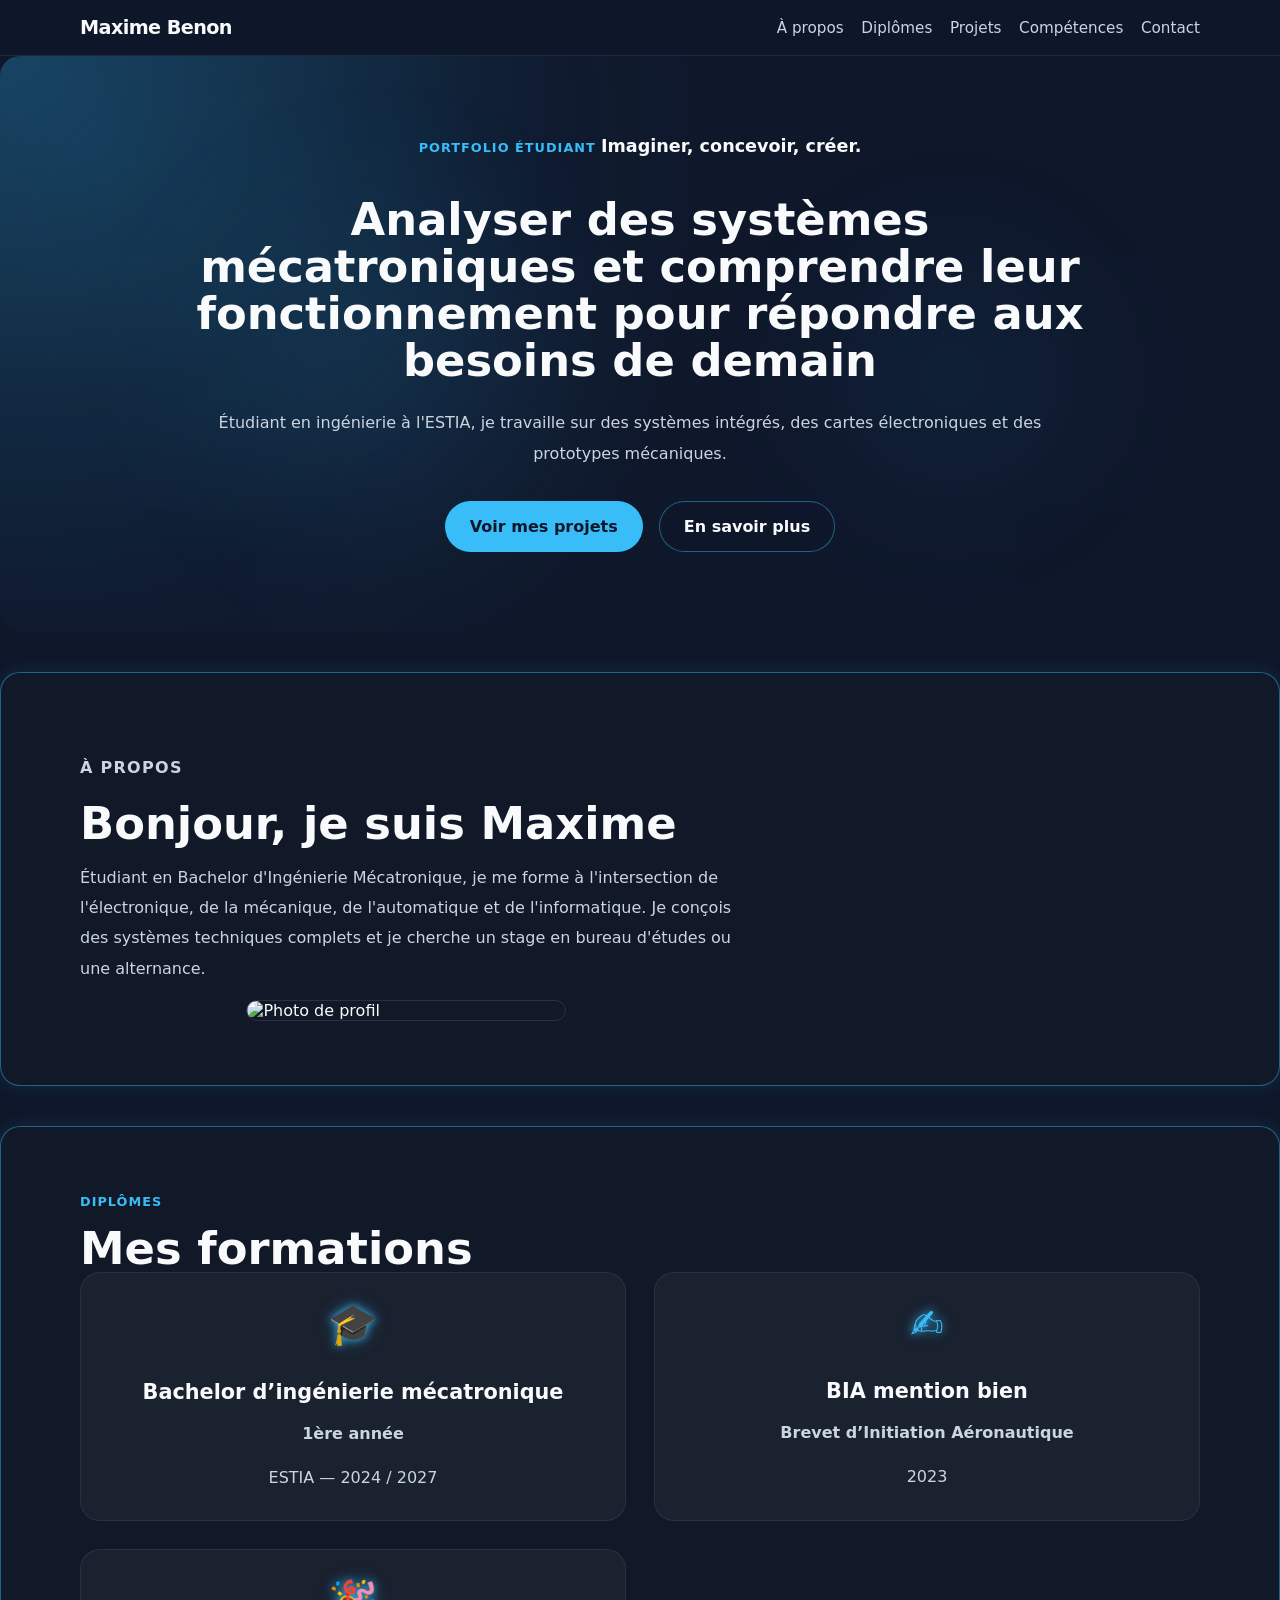
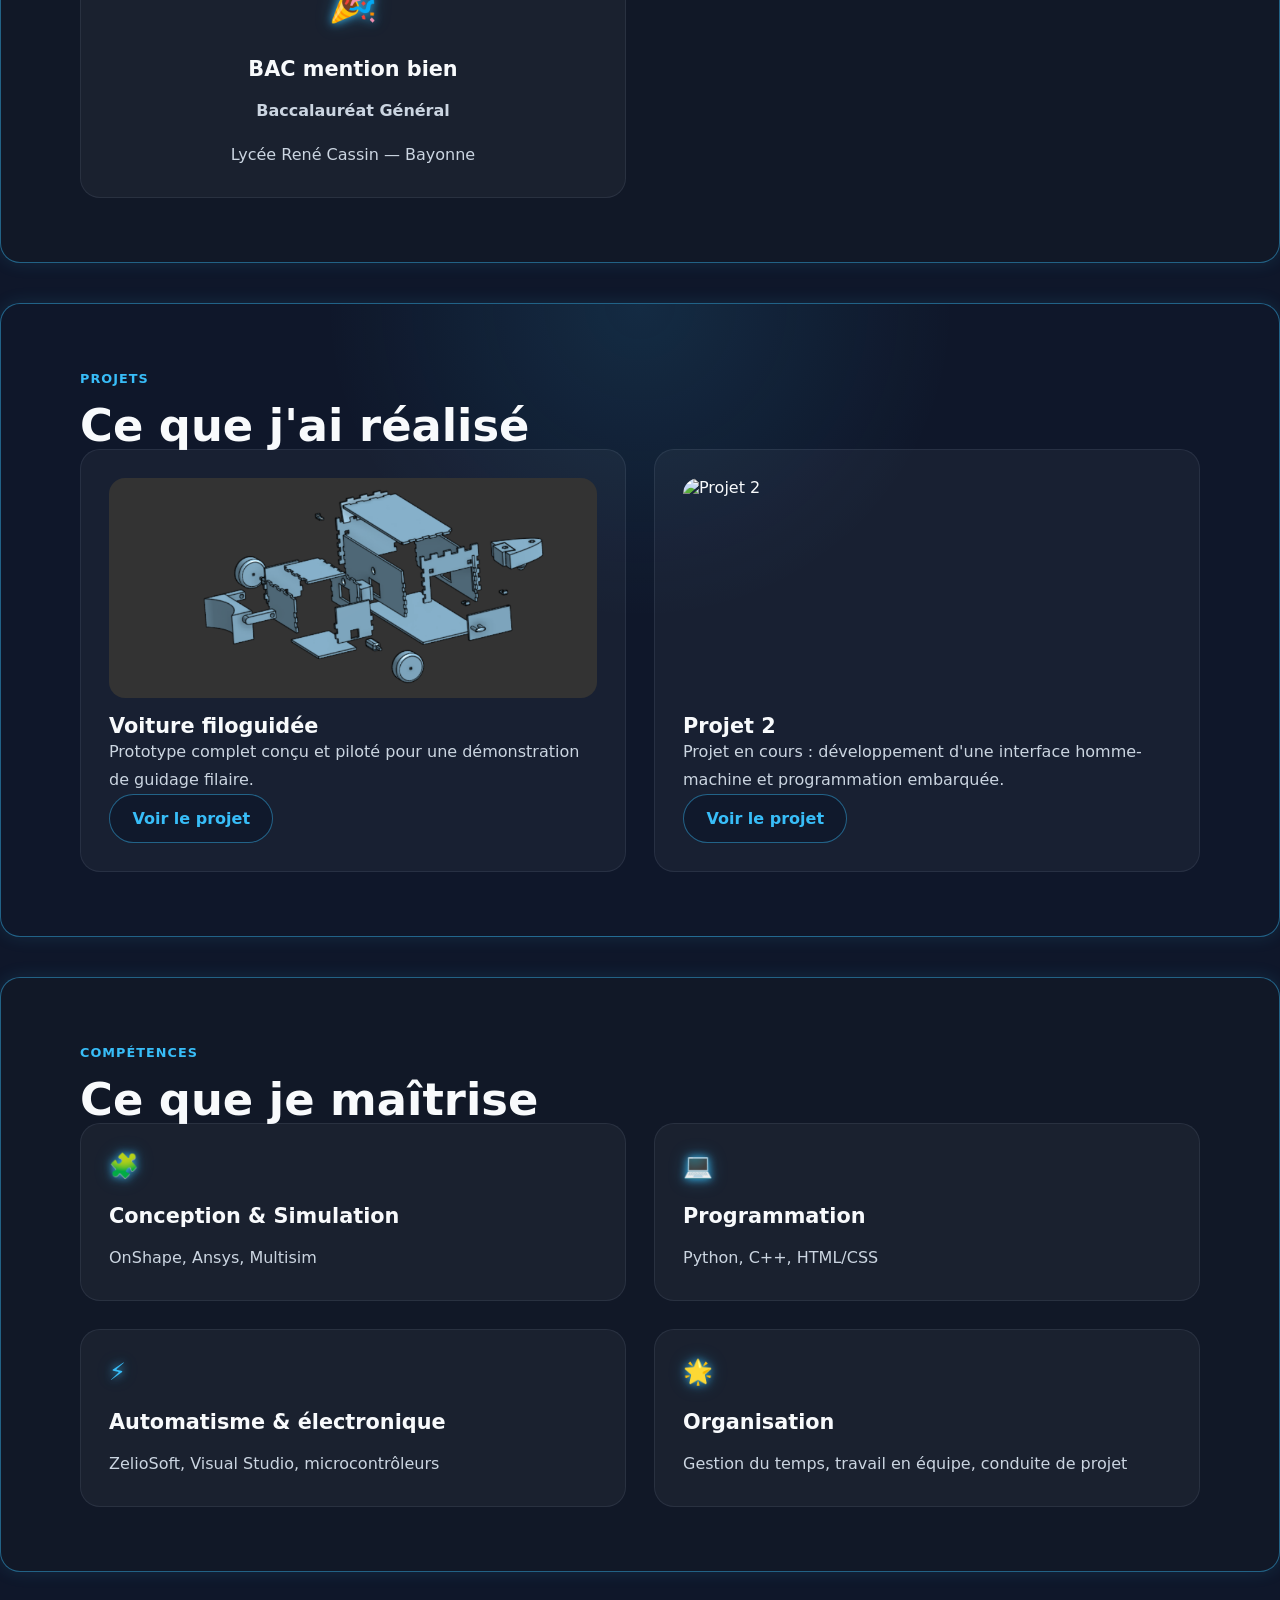
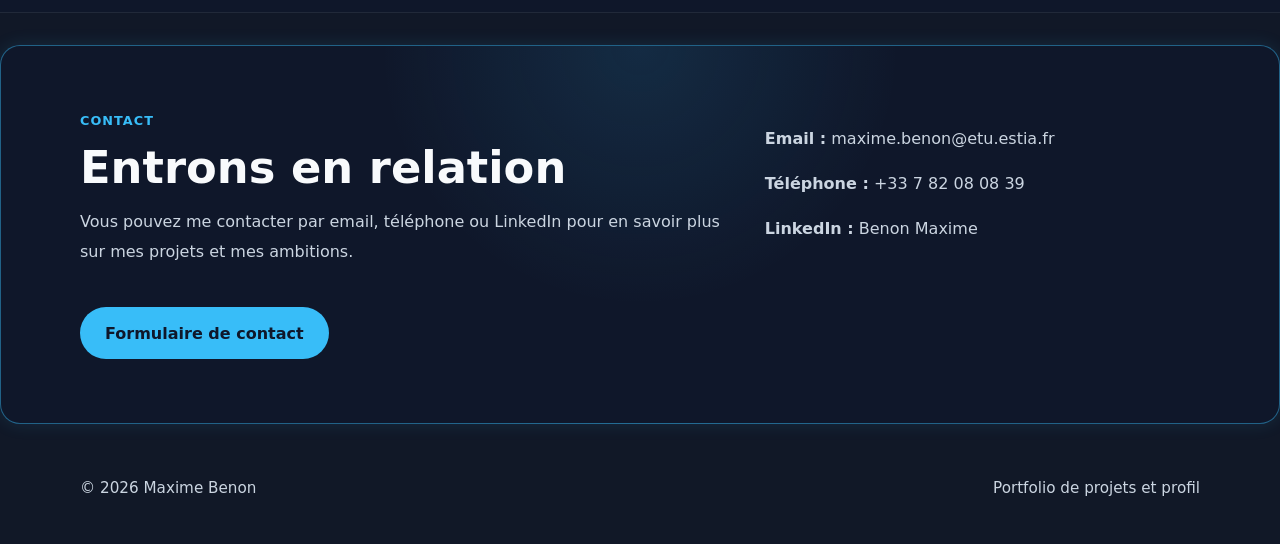
==== Index.html @ a46aafa5 "Ajout du site Ajout du site déjà commencé en local" ====
<!DOCTYPE html>
<html lang="fr">
<head>
    <meta charset="UTF-8">
    <meta name="viewport" content="width=device-width, initial-scale=1.0">
    <title>Maxime Benon - Portfolio</title>
    <link rel="stylesheet" href="Style.css">
</head>
<body>
    <header class="site-header">
        <div class="header-inner container">
            <a href="#hero" class="logo">Maxime Benon</a>
            <nav class="main-nav">
                <a href="#about">À propos</a>
                <a href="#diplomas">Diplômes</a>
                <a href="#portfolio">Projets</a>
                <a href="#skills">Compétences</a>
                <a href="#contact">Contact</a>
            </nav>
        </div>
    </header>

    <main>
        <section id="hero" class="hero section-dark hero-interactive">
            <div class="hero-bg"></div>
            <div class="container hero-grid">
                <div class="hero-copy hero-centered">
                    <span class="eyebrow">Portfolio étudiant</span>
                    <span class="eyebrow eyebrow-white">Imaginer, concevoir, créer.</span>
                    <h1>Analyser des systèmes mécatroniques et comprendre leur fonctionnement pour répondre aux besoins de demain</h1>
                    <p>Étudiant en ingénierie à l'ESTIA, je travaille sur des systèmes intégrés, des cartes électroniques et des prototypes mécaniques.</p>
                    <div class="hero-actions">
                        <a href="#portfolio" class="button button-primary">Voir mes projets</a>
                        <a href="#about" class="button button-secondary">En savoir plus</a>
                    </div>
                </div>
            </div>
        </section>

        <section id="about" class="section-light">
            <div class="container section-grid">
                <div>
                    <p class="eyebrow">À propos</p>
                    <h2>Bonjour, je suis Maxime</h2>
                    <p>Étudiant en Bachelor d'Ingénierie Mécatronique, je me forme à l'intersection de l'électronique, de la mécanique, de l'automatique et de l'informatique. Je conçois des systèmes techniques complets et je cherche un stage en bureau d'études ou une alternance.</p>
                <div class="profile-card">
                    <img src="photo-profil.jpg" alt="Photo de profil" class="profile-img">
                </div>
            </div>
        </section>

        <section id="diplomas" class="section-light">
            <div class="container">
                <span class="eyebrow">Diplômes</span>
                <h2>Mes formations</h2>
                <div class="skills-grid">
                    <div class="skill-card diploma-card">
                        <span class="emoji diploma-icon">🎓</span>
                        <h3>Bachelor d’ingénierie mécatronique</h3>
                        <p class="diploma-mention">1ère année</p>
                        <p class="diploma-location">ESTIA — 2024 / 2027</p>
                    </div>
                    <div class="skill-card diploma-card">
                        <span class="emoji diploma-icon">✍️</span>
                        <h3>BIA mention bien</h3>
                        <p class="diploma-mention">Brevet d’Initiation Aéronautique</p>
                        <p class="diploma-location">2023</p>
                    </div>
                    <div class="skill-card diploma-card">
                        <span class="emoji diploma-icon">🎉</span>
                        <h3>BAC mention bien</h3>
                        <p class="diploma-mention">Baccalauréat Général</p>
                        <p class="diploma-location">Lycée René Cassin — Bayonne</p>
                    </div>
                </div>
            </div>
        </section>

        <section id="portfolio" class="section-dark">
            <div class="container">
                <span class="eyebrow">Projets</span>
                <h2>Ce que j'ai réalisé</h2>
                <div class="projects-grid">
                    <article class="project-card">
                        <img src="Images/Vue eclaté 3D.png" alt="Voiture filoguidée" class="project-image">
                        <div class="project-info">
                            <h3>Voiture filoguidée</h3>
                            <p>Prototype complet conçu et piloté pour une démonstration de guidage filaire.</p>
                            <a href="Projet_voiture_filoguidée.html" class="button button-link">Voir le projet</a>
                        </div>
                    </article>
                    <article class="project-card">
                        <img src="projet2.jpg" alt="Projet 2" class="project-image">
                        <div class="project-info">
                            <h3>Projet 2</h3>
                            <p>Projet en cours : développement d'une interface homme-machine et programmation embarquée.</p>
                            <a href="projet2.html" class="button button-link">Voir le projet</a>
                        </div>
                    </article>
                </div>
            </div>
        </section>

        <section id="skills" class="section-light">
            <div class="container">
                <span class="eyebrow">Compétences</span>
                <h2>Ce que je maîtrise</h2>
                <div class="skills-grid">
                    <div class="skill-card">
                        <span class="emoji">🧩</span>
                        <h3>Conception & Simulation</h3>
                        <p>OnShape, Ansys, Multisim</p>
                    </div>
                    <div class="skill-card">
                        <span class="emoji">💻</span>
                        <h3>Programmation</h3>
                        <p>Python, C++, HTML/CSS</p>
                    </div>
                    <div class="skill-card">
                        <span class="emoji">⚡️</span>
                        <h3>Automatisme & électronique</h3>
                        <p>ZelioSoft, Visual Studio, microcontrôleurs</p>
                    </div>
                    <div class="skill-card">
                        <span class="emoji">🌟</span>
                        <h3>Organisation</h3>
                        <p>Gestion du temps, travail en équipe, conduite de projet</p>
                    </div>
                </div>
            </div>
        </section>
    </main>

    <footer class="site-footer">
        <section id="contact" class="section-dark">
            <div class="container contact-panel">
                <div>
                    <span class="eyebrow">Contact</span>
                    <h2>Entrons en relation</h2>
                    <p>Vous pouvez me contacter par email, téléphone ou LinkedIn pour en savoir plus sur mes projets et mes ambitions.</p>
                    <a href="Contact.html" class="button button-primary" style="margin-top: 1.5rem;">Formulaire de contact</a>
                </div>
                <div class="contact-details">
                    <p><strong>Email :</strong> <a href="mailto:maxime.benon@etu.estia.fr">maxime.benon@etu.estia.fr</a></p>
                    <p><strong>Téléphone :</strong> <a href="tel:+33782080839">+33 7 82 08 08 39</a></p>
                    <p><strong>LinkedIn :</strong> <a href="https://www.linkedin.com/in/maxime-benon-a855a335b/" target="_blank" >Benon Maxime</a></p>
                </div>
            </div>
        </section>
        <div class="container footer-inner">
            <p>&copy; 2026 Maxime Benon</p>
            <p>Portfolio de projets et profil</p>
        </div>
    </footer>
    <script src="hero-animation.js"></script>
</body>
</html>
---- Style.css ----
:root {
    --bg: #0f172a;
    --surface: #111827;
    --surface-alt: #1f2937;
    --text: #f8fafc;
    --muted: #cbd5e1;
    --primary: #38bdf8;
    --primary-dark: #0ea5e9;
    --border: rgba(148, 163, 184, 0.18);
}

* {
    box-sizing: border-box;
}

html {
    scroll-behavior: smooth;
}

section {
    margin-bottom: 2.5rem;
    padding: 2.5rem;
    background: rgba(255, 255, 255, 0.04);
    border: 1px solid rgba(56, 189, 248, 0.45);
    border-radius: 1.25rem;
    box-shadow: 0 0 18px rgba(56, 189, 248, 0.12);
    transition: box-shadow 0.25s ease, transform 0.25s ease;
}

section:hover,
.section-active {
    box-shadow: 0 0 30px rgba(56, 189, 248, 0.24), inset 0 0 1px rgba(56, 189, 248, 0.35);
    transform: translateY(-2px);
}

section h2 {
    margin-top: 0;
    margin-bottom: 1rem;
    font-size: clamp(1.75rem, 2.5vw, 2.2rem);
}

section p {
    color: var(--muted);
    line-height: 1.8;
}

body {
    margin: 0;
    font-family: Inter, system-ui, -apple-system, BlinkMacSystemFont, "Segoe UI", sans-serif;
    background: var(--bg);
    color: var(--text);
}

img {
    max-width: 100%;
    display: block;
}

a {
    color: inherit;
    text-decoration: none;
}

.container {
    width: min(1120px, calc(100% - 2rem));
    margin: 0 auto;
}

.site-header {
    position: sticky;
    top: 0;
    z-index: 20;
    background: rgba(15, 23, 42, 0.96);
    backdrop-filter: blur(12px);
    border-bottom: 1px solid rgba(148, 163, 184, 0.12);
}

.header-inner {
    display: flex;
    align-items: center;
    justify-content: space-between;
    gap: 1rem;
    padding: 1rem 0;
}

.logo {
    font-weight: 700;
    letter-spacing: -0.03em;
    font-size: 1.2rem;
}

.main-nav {
    display: flex;
    flex-wrap: wrap;
    gap: 1.1rem;
}

.main-nav a {
    color: var(--muted);
    font-size: 0.95rem;
    transition: color 0.2s ease;
}

.main-nav a:hover {
    color: var(--text);
}

.emoji {
    color: var(--primary);
    text-shadow: 0 0 8px rgba(56, 189, 248, 0.95),
                 0 0 18px rgba(56, 189, 248, 0.35);
    display: inline-block;
    font-size: 1.5rem;
    transition: text-shadow 0.2s ease, transform 0.2s ease;
}

.emoji:hover {
    transform: scale(1.08);
    text-shadow: 0 0 10px rgba(56, 189, 248, 1),
                 0 0 24px rgba(56, 189, 248, 0.4);
}

.skill-card {
    display: flex;
    flex-direction: column;
    gap: 0.75rem;
    align-items: flex-start;
}

.skill-card .emoji {
    display: block;
    margin-bottom: 0.5rem;
}

.diploma-card {
    align-items: center;
    text-align: center;
}

.diploma-card .emoji {
    font-size: 2.5rem;
    margin-bottom: 1rem;
}

.diploma-card h3 {
    margin-bottom: 0.5rem;
}

.diploma-mention {
    font-size: 0.9rem;
    color: var(--primary);
    font-weight: 600;
    margin-bottom: 0.3rem;
}

.diploma-location {
    font-size: 0.85rem;
    color: var(--muted);
}

.section-dark,
.section-light {
    padding: 4rem 0;
}

.section-dark {
    background: radial-gradient(circle at top, rgba(56, 189, 248, 0.12), transparent 35%), var(--bg);
}

.section-light {
    background: var(--surface);
}

.hero {
    padding: 5rem 0;
    position: relative;
    overflow: hidden;
    background: var(--bg);
    border: none;
    box-shadow: none;
}

.hero-interactive {
    border: none !important;
    box-shadow: none !important;
    background: transparent !important;
}

.hero-bg {
    position: absolute;
    top: 0;
    left: 0;
    width: 100%;
    height: 100%;
    z-index: 0;
    overflow: hidden;
}

.hero-bg::before,
.hero-bg::after {
    content: '';
    position: absolute;
    border-radius: 50%;
    filter: blur(60px);
    opacity: 0.3;
}

.hero-bg::before {
    width: 500px;
    height: 500px;
    background: radial-gradient(circle, rgba(56, 189, 248, 0.4), transparent 70%);
    top: 10%;
    left: 10%;
}

.hero-bg::after {
    width: 400px;
    height: 400px;
    background: radial-gradient(circle, rgba(14, 165, 233, 0.3), transparent 70%);
    bottom: 10%;
    right: 10%;
}

.hero-grid {
    display: grid;
    grid-template-columns: 1fr;
    gap: 2rem;
    align-items: center;
    position: relative;
    z-index: 1;
}

.eyebrow {
    display: inline-flex;
    margin-bottom: 1rem;
    color: var(--primary);
    font-weight: 700;
    text-transform: uppercase;
    letter-spacing: 0.08em;
    font-size: 0.8rem;
}

.eyebrow-white {
    color: var(--text) !important;
    text-transform: none !important;
    font-size: 1.1rem !important;
    letter-spacing: 0 !important;
}

.hero-copy h1,
.section-light h2,
.section-dark h2 {
    margin: 0;
    font-size: clamp(2.4rem, 3.5vw, 4rem);
    line-height: 1.05;
}

.hero-centered {
    text-align: center;
    max-width: 900px;
    margin: 0 auto;
}

.hero-centered h1 {
    margin: 1.5rem 0;
}

.hero-centered .hero-actions {
    justify-content: center;
}

.hero-copy p,
.section-light p,
.section-dark p {
    color: var(--muted);
    max-width: 55rem;
    font-size: 1rem;
    line-height: 1.9;
}

.hero-actions {
    display: flex;
    flex-wrap: wrap;
    gap: 1rem;
    margin-top: 2rem;
}

.button {
    display: inline-flex;
    align-items: center;
    justify-content: center;
    padding: 0.95rem 1.5rem;
    border-radius: 999px;
    border: 1px solid rgba(56, 189, 248, 0.45);
    background: rgba(56, 189, 248, 0.12);
    color: var(--text);
    font-weight: 700;
    transition: transform 0.2s ease, box-shadow 0.2s ease, background-color 0.2s ease;
}

.button:hover,
.button-hover {
    transform: scale(1.04);
    box-shadow: 0 0 20px rgba(56, 189, 248, 0.35);
}

.button-primary {
    background: var(--primary);
    color: #0f172a;
}

.button-secondary {
    background: rgba(15, 23, 42, 0.72);
}

.button-link {
    color: var(--primary);
    border: 1px solid rgba(56, 189, 248, 0.45);
    padding: 0.85rem 1.4rem;
    background: rgba(15, 23, 42, 0.72);
}

.hero-card {
    background: rgba(255, 255, 255, 0.04);
    border: 1px solid rgba(148, 163, 184, 0.16);
    border-radius: 1.25rem;
    box-shadow: 0 22px 60px rgba(15, 23, 42, 0.25);
    overflow: hidden;
}

.hero-card-inner {
    padding: 2rem;
}

.hero-card-inner h2 {
    margin-top: 0;
    font-size: 1.75rem;
}

.section-grid,
.contact-panel {
    display: grid;
    grid-template-columns: 1.5fr 1fr;
    gap: 2rem;
    align-items: center;
}

.about-list,
ul {
    padding-left: 1.3rem;
}

.about-list li,
ul li {
    margin-bottom: 0.85rem;
    color: var(--muted);
}

.profile-card {
    display: flex;
    justify-content: center;
}

.profile-img {
    width: min(320px, 100%);
    border-radius: 1.25rem;
    border: 1px solid rgba(148, 163, 184, 0.18);
}

.projects-grid,
.skills-grid {
    display: grid;
    grid-template-columns: repeat(2, minmax(0, 1fr));
    gap: 1.75rem;
}

.project-card,
.skill-card {
    background: rgba(255, 255, 255, 0.04);
    border: 1px solid rgba(148, 163, 184, 0.12);
    border-radius: 1.25rem;
    padding: 1.75rem;
    display: flex;
    flex-direction: column;
    gap: 1rem;
}

.project-image {
    border-radius: 1rem;
    height: 220px;
    object-fit: cover;
}

.project-info h3,
.skill-card h3 {
    margin: 0;
    font-size: 1.3rem;
}

.project-info p,
.skill-card p {
    margin: 0;
    color: var(--muted);
    line-height: 1.75;
}

.contact-panel {
    align-items: start;
}

.contact-details p {
    margin: 0.9rem 0;
    color: var(--muted);
}

.site-footer {
    padding: 2rem 0;
    background: var(--surface);
    border-top: 1px solid rgba(148, 163, 184, 0.12);
}

.footer-inner {
    display: flex;
    justify-content: space-between;
    gap: 1rem;
    align-items: center;
    flex-wrap: wrap;
    color: var(--muted);
    font-size: 0.95rem;
}

@media (max-width: 800px) {
    .hero-grid,
    .section-grid,
    .projects-grid,
    .skills-grid,
    .contact-panel,
    .footer-inner {
        grid-template-columns: 1fr;
    }

    .main-nav {
        justify-content: center;
    }
}

@media (max-width: 560px) {
    .header-inner {
        flex-direction: column;
        align-items: flex-start;
    }

    .hero-copy h1 {
        font-size: 2.2rem;
    }

    .button {
        width: 100%;
    }
}
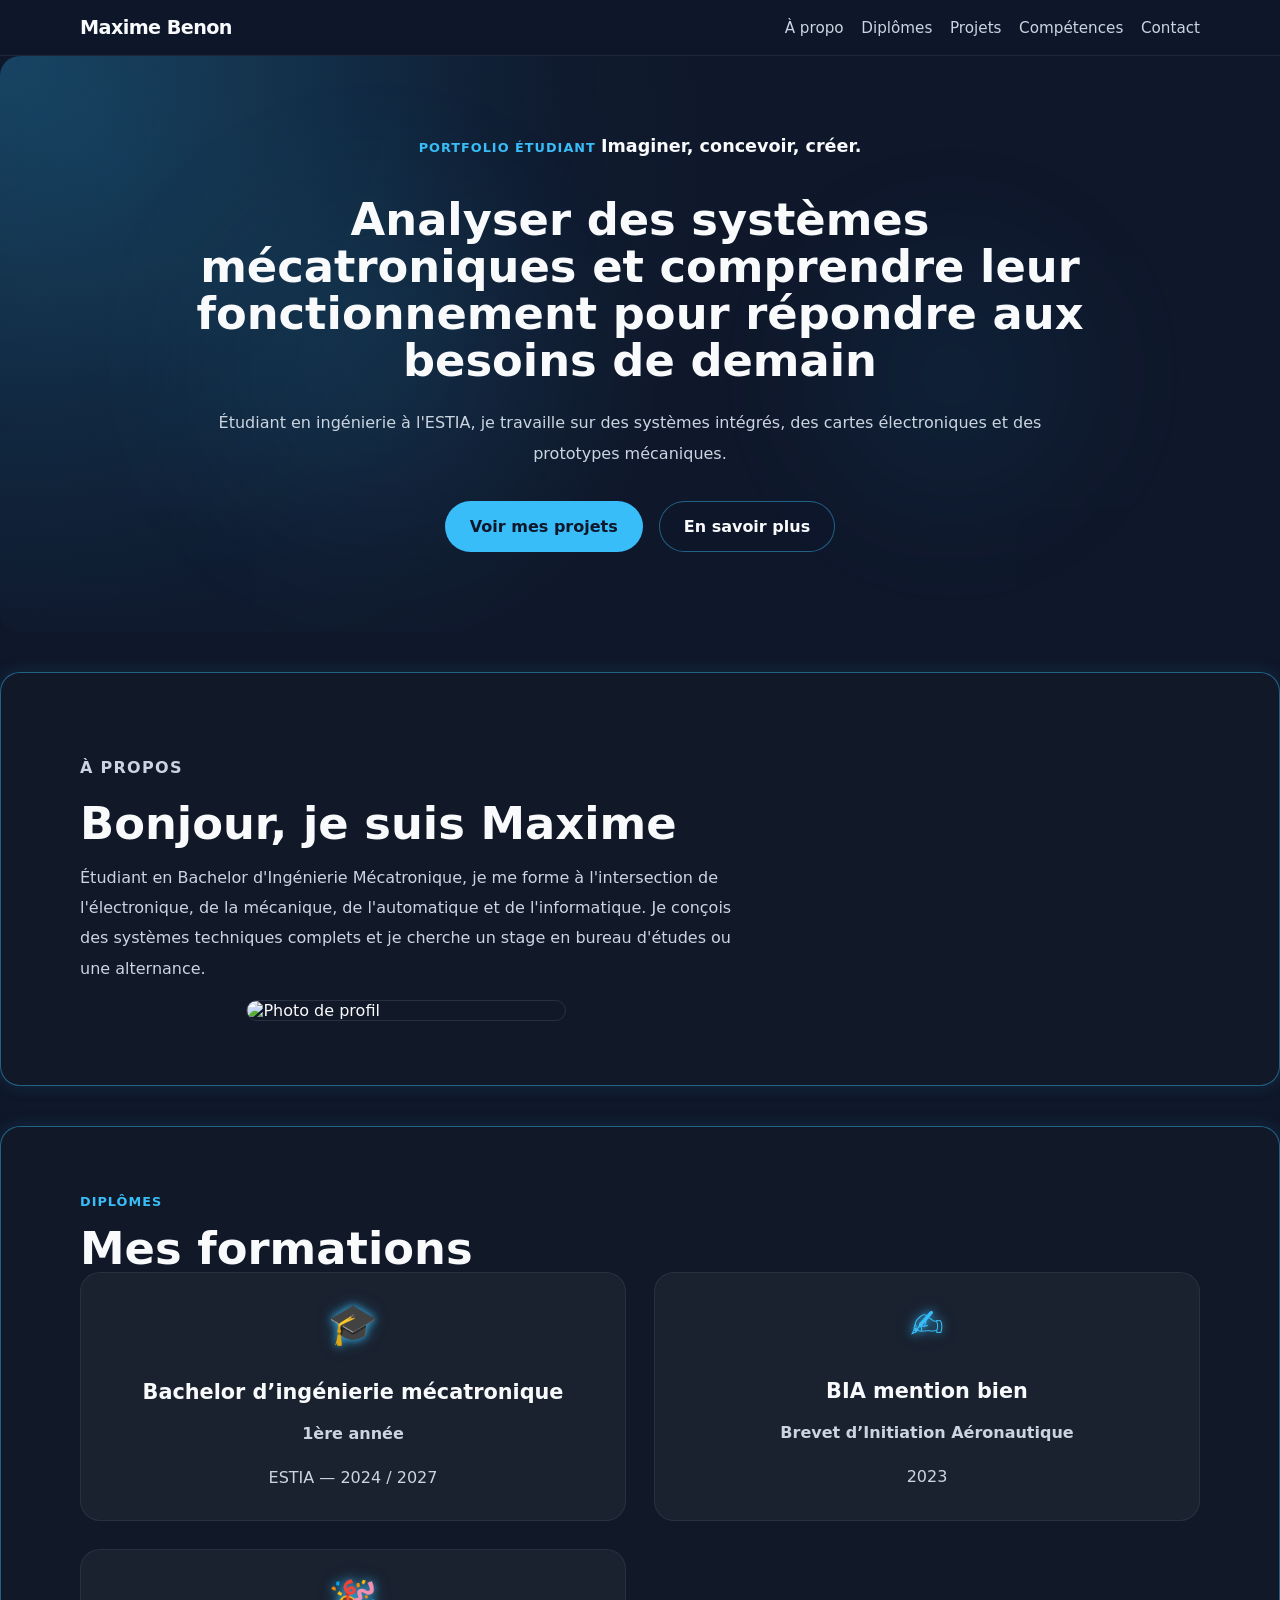
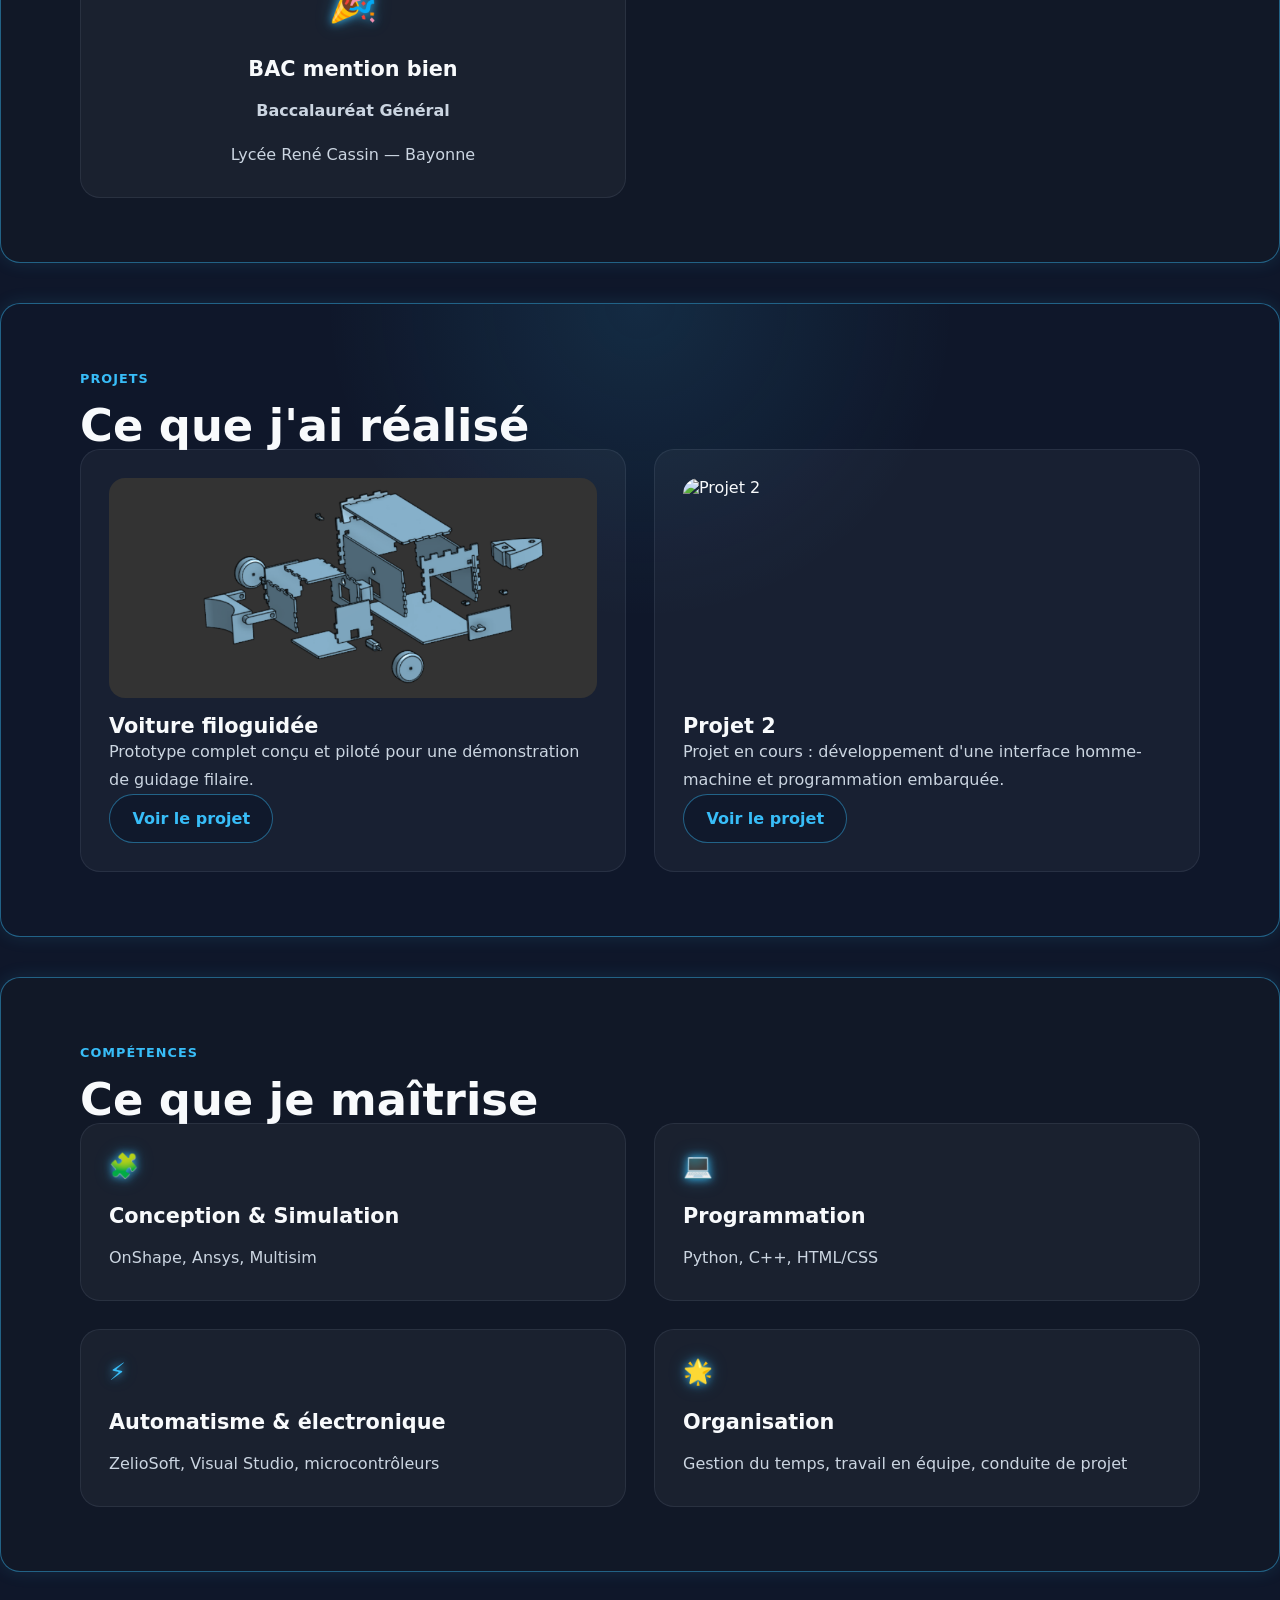
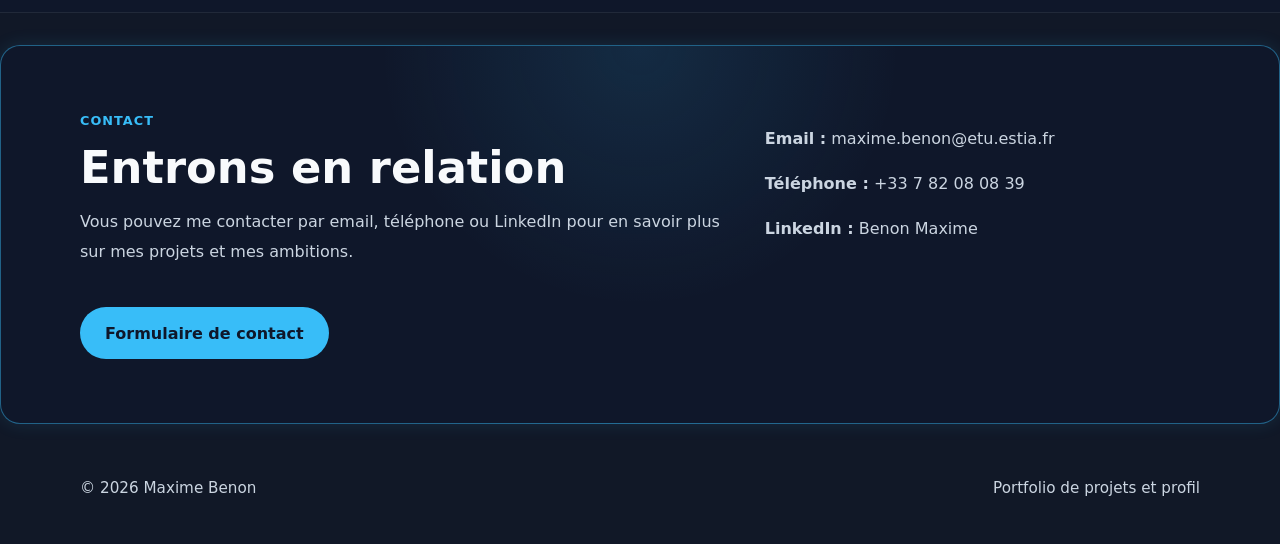
==== commit e2644299: "maj" ====
--- a/Index.html
+++ b/Index.html
@@ -11,7 +11,7 @@
         <div class="header-inner container">
             <a href="#hero" class="logo">Maxime Benon</a>
             <nav class="main-nav">
-                <a href="#about">À propos</a>
+                <a href="#about">À propo</a>
                 <a href="#diplomas">Diplômes</a>
                 <a href="#portfolio">Projets</a>
                 <a href="#skills">Compétences</a>
